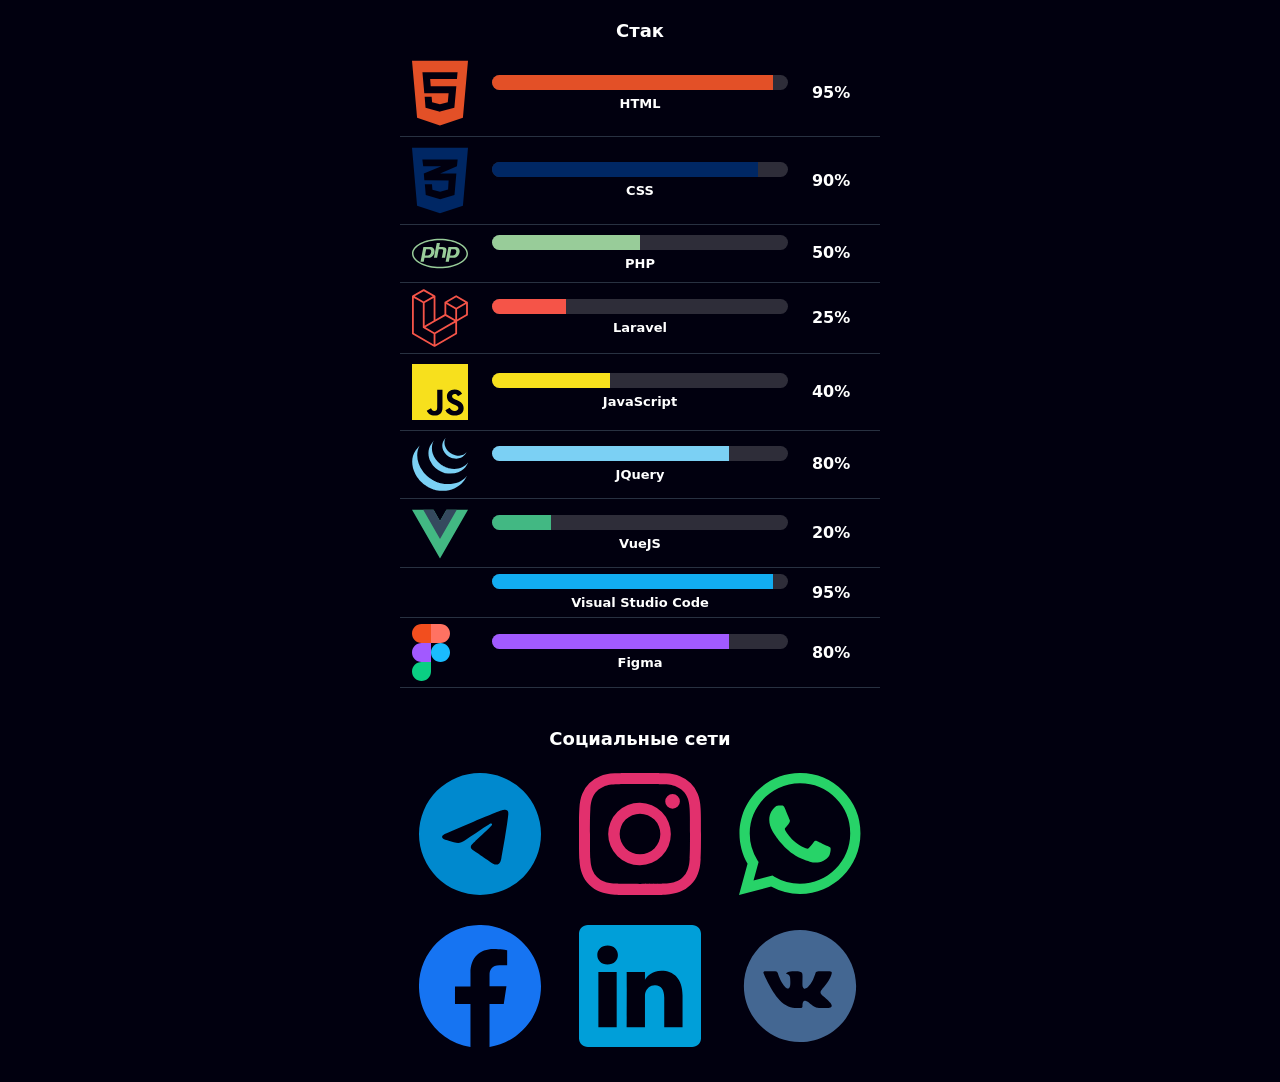
==== index.html @ 9210c55e "stack" ====
<!DOCTYPE html>
<html lang="en">
<head>
  <meta charset="UTF-8">
  <meta http-equiv="X-UA-Compatible" content="IE=edge">
  <meta name="viewport" content="width=device-width, initial-scale=1.0">
  <link href="https://cdn.jsdelivr.net/npm/bootstrap@5.0.2/dist/css/bootstrap.min.css" rel="stylesheet" integrity="sha384-EVSTQN3/azprG1Anm3QDgpJLIm9Nao0Yz1ztcQTwFspd3yD65VohhpuuCOmLASjC" crossorigin="anonymous">
  <link rel="stylesheet" href="style.css">
  <title>Владислав Щукин</title>
</head>
<div>

  <div class="section stack">
    <h2 class="title">Стак</h2>
    <div class="row stack-block">
      <div class="col-2 col-sm-2 col-md-2 col-lg-2 col-xl-2 col-xxl-2">
        <div class="stack-icon">
          <img class="stack-html" src="stack/html5.svg" alt="">
        </div>
      </div>
      <div class="col-8 col-sm-8 col-md-8 col-lg-8 col-xl-8 col-xxl-8">
        <div class="stack-naming">
          <div class="stack-line"><div class="stack-line-in stack-html" style="width: 95%"></div></div>
          <h3>HTML</h3>
        </div>
      </div>
      <div class="col-2 col-sm-2 col-md-2 col-lg-2 col-xl-2 col-xxl-2">
        <div class="stack-percent">
          95%
        </div>
      </div>
    </div>

    <div class="row stack-block">
      <div class="col-2 col-sm-2 col-md-2 col-lg-2 col-xl-2 col-xxl-2">
        <div class="stack-icon">
          <img class="stack-css" src="stack/css3.svg" alt="">
        </div>
      </div>
      <div class="col-8 col-sm-8 col-md-8 col-lg-8 col-xl-8 col-xxl-8">
        <div class="stack-naming">
          <div class="stack-line"><div class="stack-line-in stack-css" style="width: 90%"></div></div>
          <h3>CSS</h3>
        </div>
      </div>
      <div class="col-2 col-sm-2 col-md-2 col-lg-2 col-xl-2 col-xxl-2">
        <div class="stack-percent">
          90%
        </div>
      </div>
    </div>

    <div class="row stack-block">
      <div class="col-2 col-sm-2 col-md-2 col-lg-2 col-xl-2 col-xxl-2">
        <div class="stack-icon">
          <img class="stack-php" src="stack/php.svg" alt="">
        </div>
      </div>
      <div class="col-8 col-sm-8 col-md-8 col-lg-8 col-xl-8 col-xxl-8">
        <div class="stack-naming">
          <div class="stack-line"><div class="stack-line-in stack-php" style="width: 50%"></div></div>
          <h3>PHP</h3>
        </div>
      </div>
      <div class="col-2 col-sm-2 col-md-2 col-lg-2 col-xl-2 col-xxl-2">
        <div class="stack-percent">
          50%
        </div>
      </div>
    </div>

    <div class="row stack-block">
      <div class="col-2 col-sm-2 col-md-2 col-lg-2 col-xl-2 col-xxl-2">
        <div class="stack-icon">
          <img class="stack-laravel" src="stack/laravel.svg" alt="">
        </div>
      </div>
      <div class="col-8 col-sm-8 col-md-8 col-lg-8 col-xl-8 col-xxl-8">
        <div class="stack-naming">
          <div class="stack-line"><div class="stack-line-in stack-laravel" style="width: 25%"></div></div>
          <h3>Laravel</h3>
        </div>
      </div>
      <div class="col-2 col-sm-2 col-md-2 col-lg-2 col-xl-2 col-xxl-2">
        <div class="stack-percent">
          25%
        </div>
      </div>
    </div>

    <div class="row stack-block">
      <div class="col-2 col-sm-2 col-md-2 col-lg-2 col-xl-2 col-xxl-2">
        <div class="stack-icon">
          <img class="stack-js" src="stack/js.svg" alt="">
        </div>
      </div>
      <div class="col-8 col-sm-8 col-md-8 col-lg-8 col-xl-8 col-xxl-8">
        <div class="stack-naming">
          <div class="stack-line"><div class="stack-line-in stack-js" style="width: 40%"></div></div>
          <h3>JavaScript</h3>
        </div>
      </div>
      <div class="col-2 col-sm-2 col-md-2 col-lg-2 col-xl-2 col-xxl-2">
        <div class="stack-percent">
          40%
        </div>
      </div>
    </div>

    <div class="row stack-block">
      <div class="col-2 col-sm-2 col-md-2 col-lg-2 col-xl-2 col-xxl-2">
        <div class="stack-icon">
          <img class="stack-jquery" src="stack/jquery.svg" alt="">
        </div>
      </div>
      <div class="col-8 col-sm-8 col-md-8 col-lg-8 col-xl-8 col-xxl-8">
        <div class="stack-naming">
          <div class="stack-line"><div class="stack-line-in stack-jquery" style="width: 80%"></div></div>
          <h3>JQuery</h3>
        </div>
      </div>
      <div class="col-2 col-sm-2 col-md-2 col-lg-2 col-xl-2 col-xxl-2">
        <div class="stack-percent">
          80%
        </div>
      </div>
    </div>

    <div class="row stack-block">
      <div class="col-2 col-sm-2 col-md-2 col-lg-2 col-xl-2 col-xxl-2">
        <div class="stack-icon">
          <img src="stack/vuejs.svg" alt="">
        </div>
      </div>
      <div class="col-8 col-sm-8 col-md-8 col-lg-8 col-xl-8 col-xxl-8">
        <div class="stack-naming">
          <div class="stack-line"><div class="stack-line-in stack-vuejs" style="width: 20%"></div></div>
          <h3>VueJS</h3>
        </div>
      </div>
      <div class="col-2 col-sm-2 col-md-2 col-lg-2 col-xl-2 col-xxl-2">
        <div class="stack-percent">
          20%
        </div>
      </div>
    </div>

    <div class="row stack-block">
      <div class="col-2 col-sm-2 col-md-2 col-lg-2 col-xl-2 col-xxl-2">
        <div class="stack-icon">
          <img src="stack/vscode.svg" alt="">
        </div>
      </div>
      <div class="col-8 col-sm-8 col-md-8 col-lg-8 col-xl-8 col-xxl-8">
        <div class="stack-naming">
          <div class="stack-line"><div class="stack-line-in stack-vscode" style="width: 95%"></div></div>
          <h3>Visual Studio Code</h3>
        </div>
      </div>
      <div class="col-2 col-sm-2 col-md-2 col-lg-2 col-xl-2 col-xxl-2">
        <div class="stack-percent">
          95%
        </div>
      </div>
    </div>

    <div class="row stack-block">
      <div class="col-2 col-sm-2 col-md-2 col-lg-2 col-xl-2 col-xxl-2">
        <div class="stack-icon">
          <img src="stack/figma.svg" alt="">
        </div>
      </div>
      <div class="col-8 col-sm-8 col-md-8 col-lg-8 col-xl-8 col-xxl-8">
        <div class="stack-naming">
          <div class="stack-line"><div class="stack-line-in stack-figma" style="width: 80%"></div></div>
          <h3>Figma</h3>
        </div>
      </div>
      <div class="col-2 col-sm-2 col-md-2 col-lg-2 col-xl-2 col-xxl-2">
        <div class="stack-percent">
          80%
        </div>
      </div>
    </div>
  </div>

  <div class="section social">
    <h2 class="title">Социальные сети</h2>
    <div class="row">
      <div class="col-4 col-sm-4 col-md-4 col-lg-4 col-xl-4 col-xxl-4">
        <a href="https://telegram.me/vladobradley" class="social-block">
          <img class="social-telegram" src="social/telegram.svg" alt="">
        </a>
      </div>
      <div class="col-4 col-sm-4 col-md-4 col-lg-4 col-xl-4 col-xxl-4">
        <a href="https://www.instagram.com/vladobradley/" class="social-block">
          <img class="social-instagram" src="social/instagram.svg" alt="">
        </a>
      </div>
      <div class="col-4 col-sm-4 col-md-4 col-lg-4 col-xl-4 col-xxl-4">
        <a href="https://wa.me/+996559612888" class="social-block">
          <img class="social-whatsapp" src="social/whatsapp.svg" alt="">
        </a>
      </div>
      <div class="col-4 col-sm-4 col-md-4 col-lg-4 col-xl-4 col-xxl-4">
        <a href="https://www.facebook.com/VladSchukinKG" class="social-block">
          <img class="social-facebook" src="social/facebook.svg" alt="">
        </a>
      </div>
      <div class="col-4 col-sm-4 col-md-4 col-lg-4 col-xl-4 col-xxl-4">
        <a href="https://kg.linkedin.com/in/%D0%B2%D0%BB%D0%B0%D0%B4%D0%B8%D1%81%D0%BB%D0%B0%D0%B2-%D1%89%D1%83%D0%BA%D0%B8%D0%BD-144902232?trk=people-guest_people_search-card" class="social-block">
          <img class="social-linkedin" src="social/linkedin.svg" alt="">
        </a>
      </div>
      <div class="col-4 col-sm-4 col-md-4 col-lg-4 col-xl-4 col-xxl-4">
        <a href="https://vk.com/vladobradley" class="social-block">
          <img class="social-vkontakte" src="social/vkontakte.svg" alt="">
        </a>
      </div>
    </div>
  </div>


  <script src="https://cdn.jsdelivr.net/npm/@popperjs/core@2.9.2/dist/umd/popper.min.js" integrity="sha384-IQsoLXl5PILFhosVNubq5LC7Qb9DXgDA9i+tQ8Zj3iwWAwPtgFTxbJ8NT4GN1R8p" crossorigin="anonymous"></script>
  <script src="https://cdn.jsdelivr.net/npm/bootstrap@5.0.2/dist/js/bootstrap.min.js" integrity="sha384-cVKIPhGWiC2Al4u+LWgxfKTRIcfu0JTxR+EQDz/bgldoEyl4H0zUF0QKbrJ0EcQF" crossorigin="anonymous"></script>
</body>
</html>
---- style.css ----
body {
  margin: 0;
  padding: 0;

  background: rgb(1, 0, 15);
}

*, *:before, *:after {
  box-sizing: border-box;
}

.section {
  margin: 0 auto;
  max-width: 500px;

  padding: 20px 10px;
}

.social-block {
  display: flex;
  align-items: center;
  justify-content: center;
  margin: 15px 0;
}

.social-block img {
  width: 90%;
}

.social-telegram {
  filter: invert(35%) sepia(91%) saturate(828%) hue-rotate(166deg) brightness(100%) contrast(107%);
}

.social-vkontakte {
  filter: invert(42%) sepia(7%) saturate(3173%) hue-rotate(173deg) brightness(87%) contrast(88%);
}

.social-facebook {
  filter: invert(42%) sepia(98%) saturate(5077%) hue-rotate(208deg) brightness(104%) contrast(90%);
}

.social-instagram {
  filter: invert(33%) sepia(52%) saturate(5192%) hue-rotate(322deg) brightness(92%) contrast(92%);
}

.social-linkedin {
  filter: invert(41%) sepia(59%) saturate(2612%) hue-rotate(168deg) brightness(99%) contrast(101%);
}

.social-whatsapp {
  filter: invert(81%) sepia(57%) saturate(2710%) hue-rotate(82deg) brightness(94%) contrast(75%);
}

.title {
  font-weight: bold;
  text-align: center;
  font-size: 18px;
  color: white;
}

.row {
  width: 100%;
  align-items: center;
  justify-content: center;

  margin: 0 auto;
}

.stack-html {
  filter: invert(36%) sepia(92%) saturate(3892%) hue-rotate(355deg) brightness(101%) contrast(78%);
}

.stack-icon img {
  height: 100%;
  max-width: 100%;
}

.stack-block {
  border-bottom: 1px solid rgba(173, 216, 230, 0.226);
  padding: 6px 0;
}

.stack-naming {
  display: flex;
  flex-direction: column;
  align-items: center;
  justify-content: center;
}

.stack-naming h3 {
  font-size: 13px;
  color: white;
  font-weight: bold;
  margin: 0;
  margin-top: 6px;
}

.stack-line {
  background-color: rgba(255, 255, 255, 0.178);
  width: 100%;
  height: 15px;
  border-radius: 10px;
  position: relative;
  overflow: hidden;
}

.stack-line-in {
  position: absolute;
  height: 100%;
  top: 0;
  left: 0;
  background-color: #000;
}

.stack-percent {
  font-weight: bold;
  font-size: 16px;
  color: white;
}

.stack-css {
  filter: invert(10%) sepia(74%) saturate(3475%) hue-rotate(212deg) brightness(86%) contrast(101%);
}

.stack-php {
  filter: invert(88%) sepia(12%) saturate(874%) hue-rotate(68deg) brightness(87%) contrast(87%);
}

.stack-js {
  filter: invert(85%) sepia(94%) saturate(1637%) hue-rotate(339deg) brightness(101%) contrast(94%);
}

.stack-jquery {
  filter: invert(82%) sepia(24%) saturate(1468%) hue-rotate(169deg) brightness(101%) contrast(91%);
}

.stack-laravel {
  filter: invert(58%) sepia(55%) saturate(6361%) hue-rotate(334deg) brightness(99%) contrast(94%);
}

.stack-vuejs {
  filter: invert(64%) sepia(29%) saturate(805%) hue-rotate(101deg) brightness(92%) contrast(85%);
}

.stack-figma {
  filter: invert(43%) sepia(24%) saturate(6794%) hue-rotate(240deg) brightness(100%) contrast(106%);
}

.stack-vscode {
  filter: invert(68%) sepia(48%) saturate(5719%) hue-rotate(166deg) brightness(98%) contrast(93%);
}
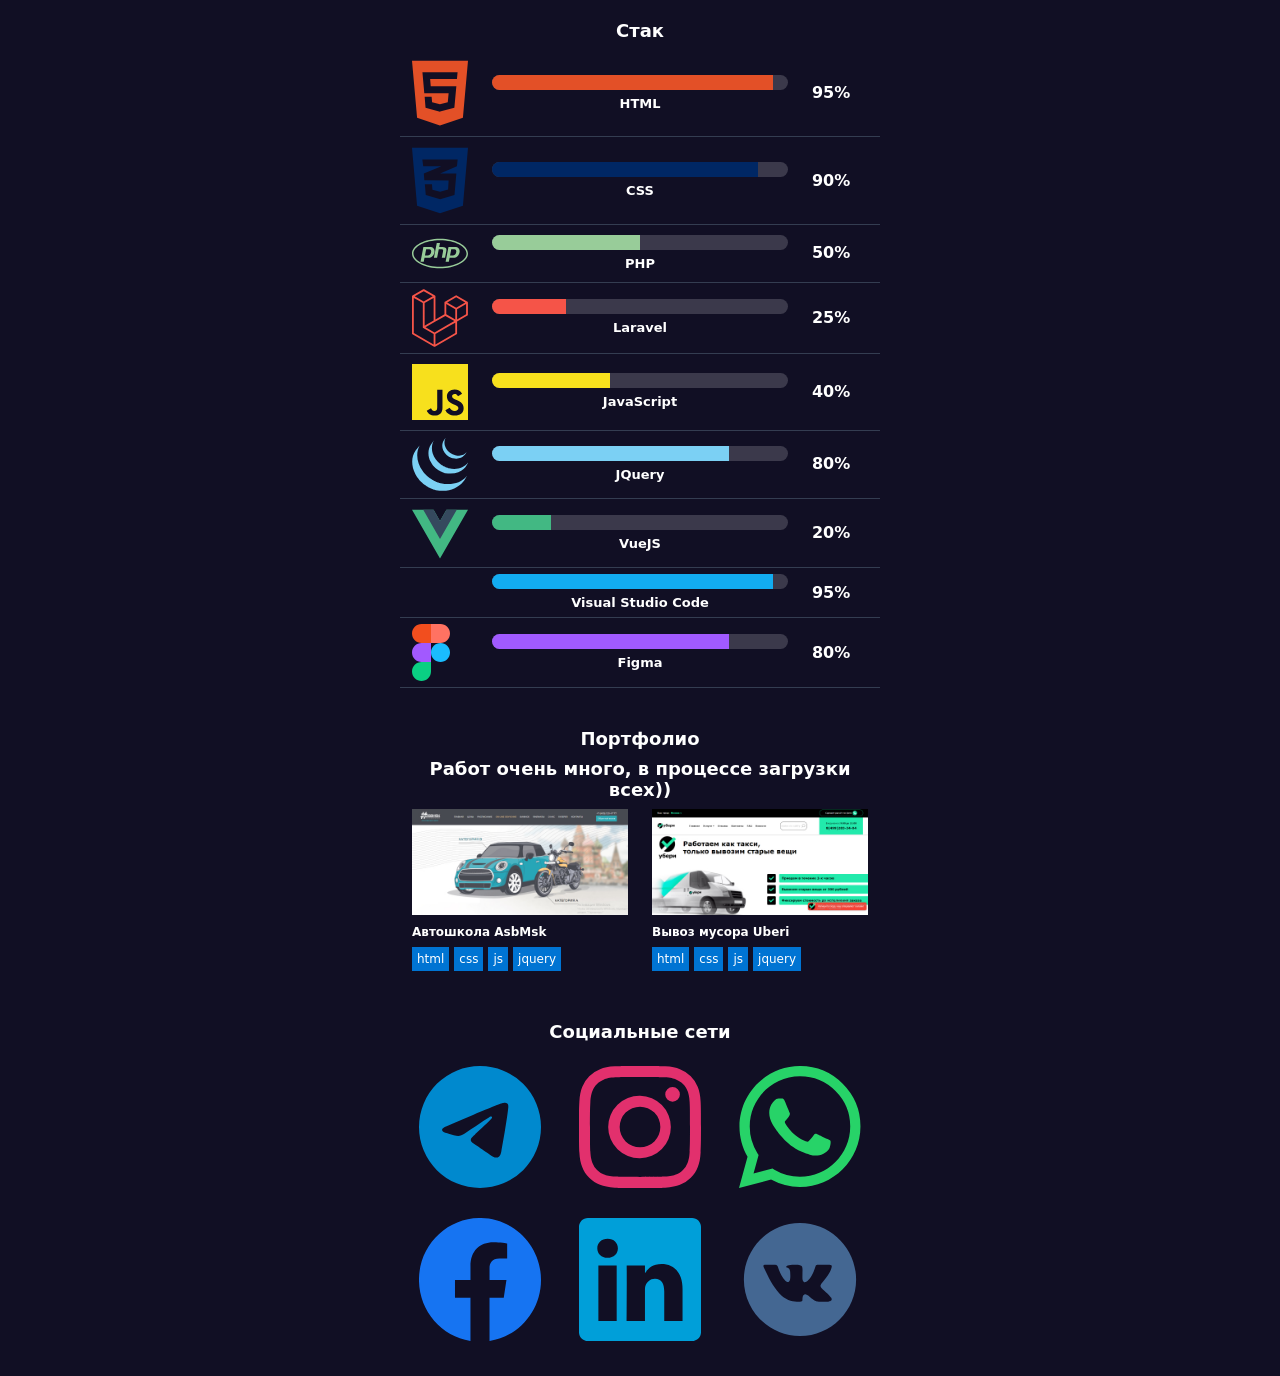
==== commit e08c818d: "portfolio v1" ====
--- a/index.html
+++ b/index.html
@@ -184,6 +184,37 @@
     </div>
   </div>
 
+  <div class="section portfolio">
+    <h2 class="title">Портфолио</h2>
+    <h2 class="title">Работ очень много, в процессе загрузки всех))</h2>
+    <div class="row">
+      <div class="col-6 col-sm-6 col-md-66 col-lg-6 col-xl-6 col-xxl-6">
+        <a class="portfolio-block" href="https://asbmsk.ru/">
+          <img src="portfolio/asb.jpg" alt="">
+          <h4>Автошкола AsbMsk</h4>
+          <div class="portofolio-tech">
+            <span>html</span>
+            <span>css</span>
+            <span>js</span>
+            <span>jquery</span>
+          </div>
+        </a>
+      </div>
+      <div class="col-6 col-sm-6 col-md-66 col-lg-6 col-xl-6 col-xxl-6">
+        <a class="portfolio-block" href="https://uberi.pro/">
+          <img src="portfolio/uberi.jpg" alt="">
+          <h4>Вывоз мусора Uberi</h4>
+          <div class="portofolio-tech">
+            <span>html</span>
+            <span>css</span>
+            <span>js</span>
+            <span>jquery</span>
+          </div>
+        </a>
+      </div>
+    </div>
+  </div>
+
   <div class="section social">
     <h2 class="title">Социальные сети</h2>
     <div class="row">
--- a/style.css
+++ b/style.css
@@ -2,7 +2,7 @@
   margin: 0;
   padding: 0;
 
-  background: rgb(1, 0, 15);
+  background: rgb(17, 15, 36);
 }
 
 *, *:before, *:after {
@@ -148,4 +148,38 @@
 
 .stack-vscode {
   filter: invert(68%) sepia(48%) saturate(5719%) hue-rotate(166deg) brightness(98%) contrast(93%);
+}
+
+.portfolio-block {
+  display: flex;
+  flex-direction: column;
+  text-decoration: none;
+  margin-bottom: 10px;
+}
+
+.portfolio-block img {
+  width: 100%;
+  margin-bottom: 10px;
+}
+
+.portfolio-block h4 {
+  font-size: 12px;
+  color: white;
+  font-weight: bold;
+}
+
+.portofolio-tech {
+  display: flex;
+  flex-wrap: wrap;
+}
+
+.portofolio-tech span {
+  display: flex;
+  align-items: center;
+  justify-content: center;
+  padding: 3px 5px;
+  font-size: 12px;
+  background-color: rgb(0, 116, 211);
+  color: white;
+  margin-right: 5px;
 }
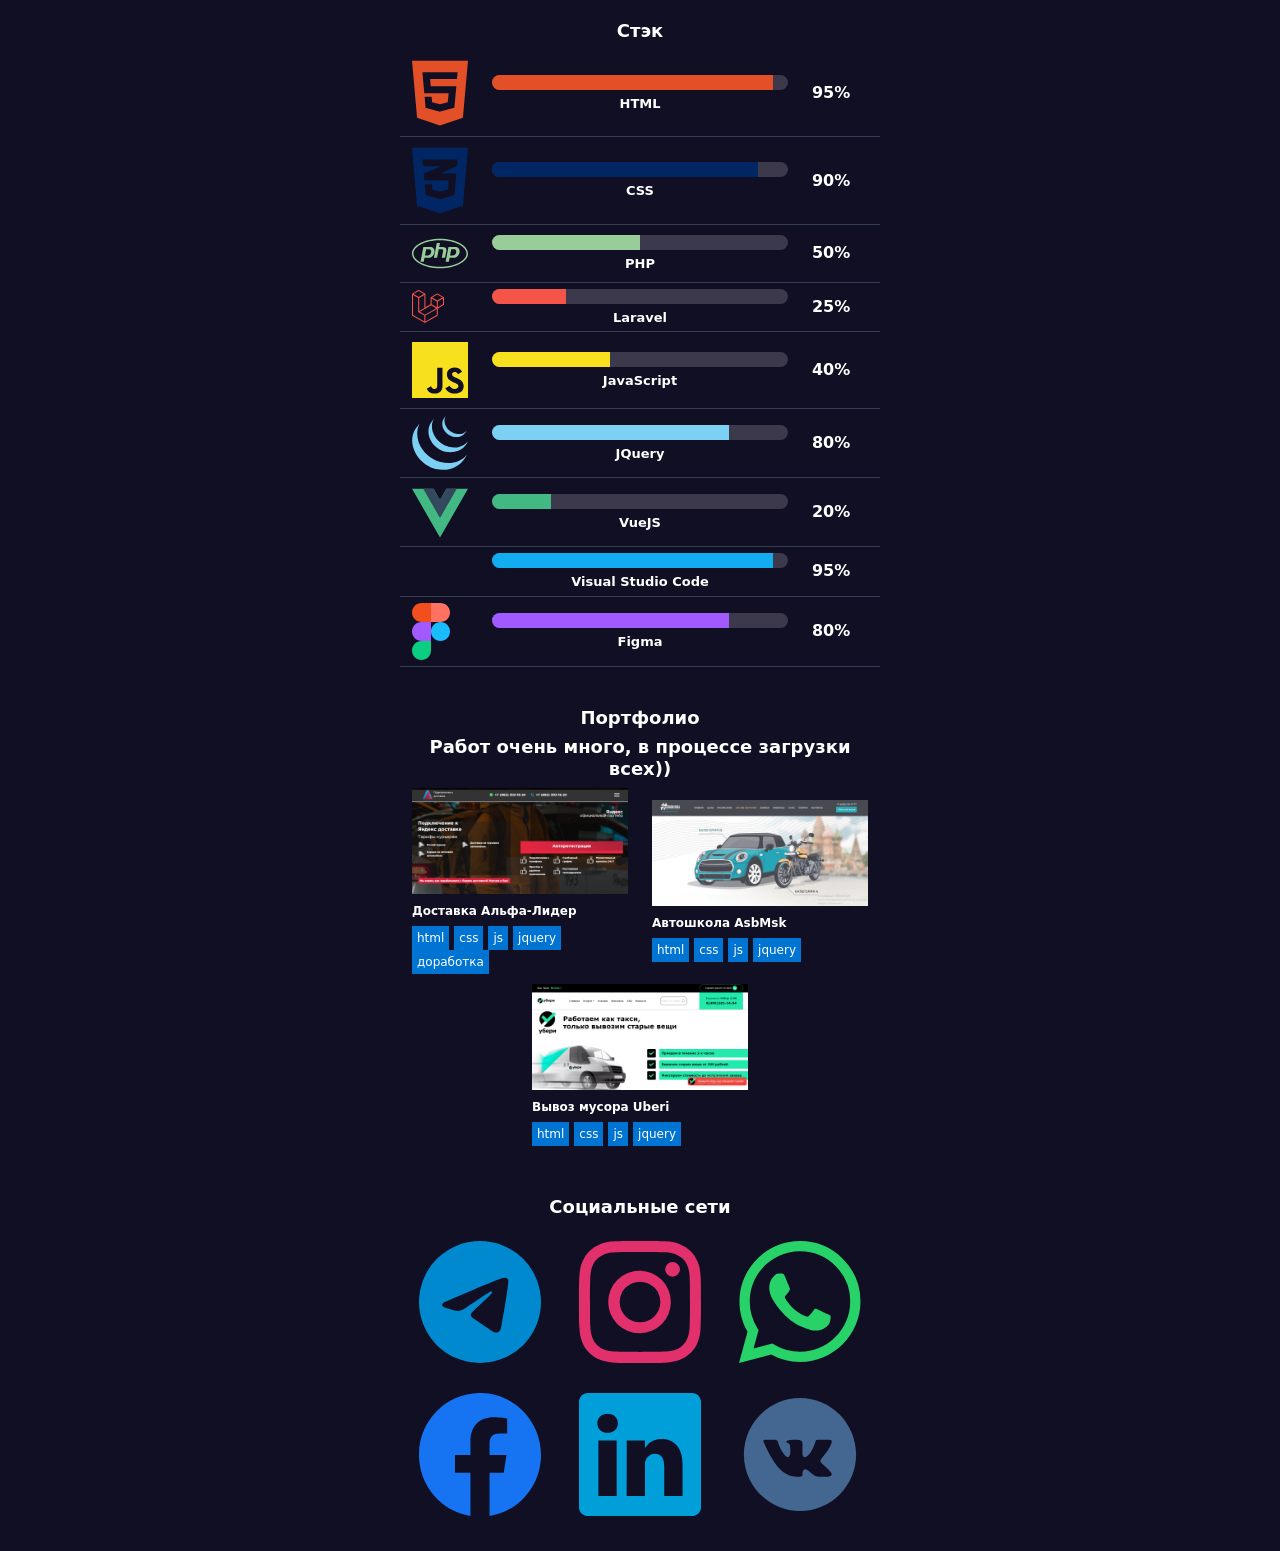
==== commit 5acc00c1: "Добавил в портфолио alfa-cars.ru" ====
--- a/index.html
+++ b/index.html
@@ -11,7 +11,7 @@
 <div>
 
   <div class="section stack">
-    <h2 class="title">Стак</h2>
+    <h2 class="title">Стэк</h2>
     <div class="row stack-block">
       <div class="col-2 col-sm-2 col-md-2 col-lg-2 col-xl-2 col-xxl-2">
         <div class="stack-icon">
@@ -188,6 +188,19 @@
     <h2 class="title">Портфолио</h2>
     <h2 class="title">Работ очень много, в процессе загрузки всех))</h2>
     <div class="row">
+      <div class="col-6 col-sm-6 col-md-66 col-lg-6 col-xl-6 col-xxl-6">
+        <a class="portfolio-block" href="http://alfa-cars.ru/">
+          <img src="portfolio/alfa-cars.jpg" alt="">
+          <h4>Доставка Альфа-Лидер</h4>
+          <div class="portofolio-tech">
+            <span>html</span>
+            <span>css</span>
+            <span>js</span>
+            <span>jquery</span>
+            <span>доработка</span>
+          </div>
+        </a>
+      </div>
       <div class="col-6 col-sm-6 col-md-66 col-lg-6 col-xl-6 col-xxl-6">
         <a class="portfolio-block" href="https://asbmsk.ru/">
           <img src="portfolio/asb.jpg" alt="">
--- a/style.css
+++ b/style.css
@@ -1,4 +1,4 @@
-body {
+body,html {
   margin: 0;
   padding: 0;
 
@@ -72,6 +72,7 @@
 
 .stack-icon img {
   height: 100%;
+  max-height: 100%;
   max-width: 100%;
 }
 
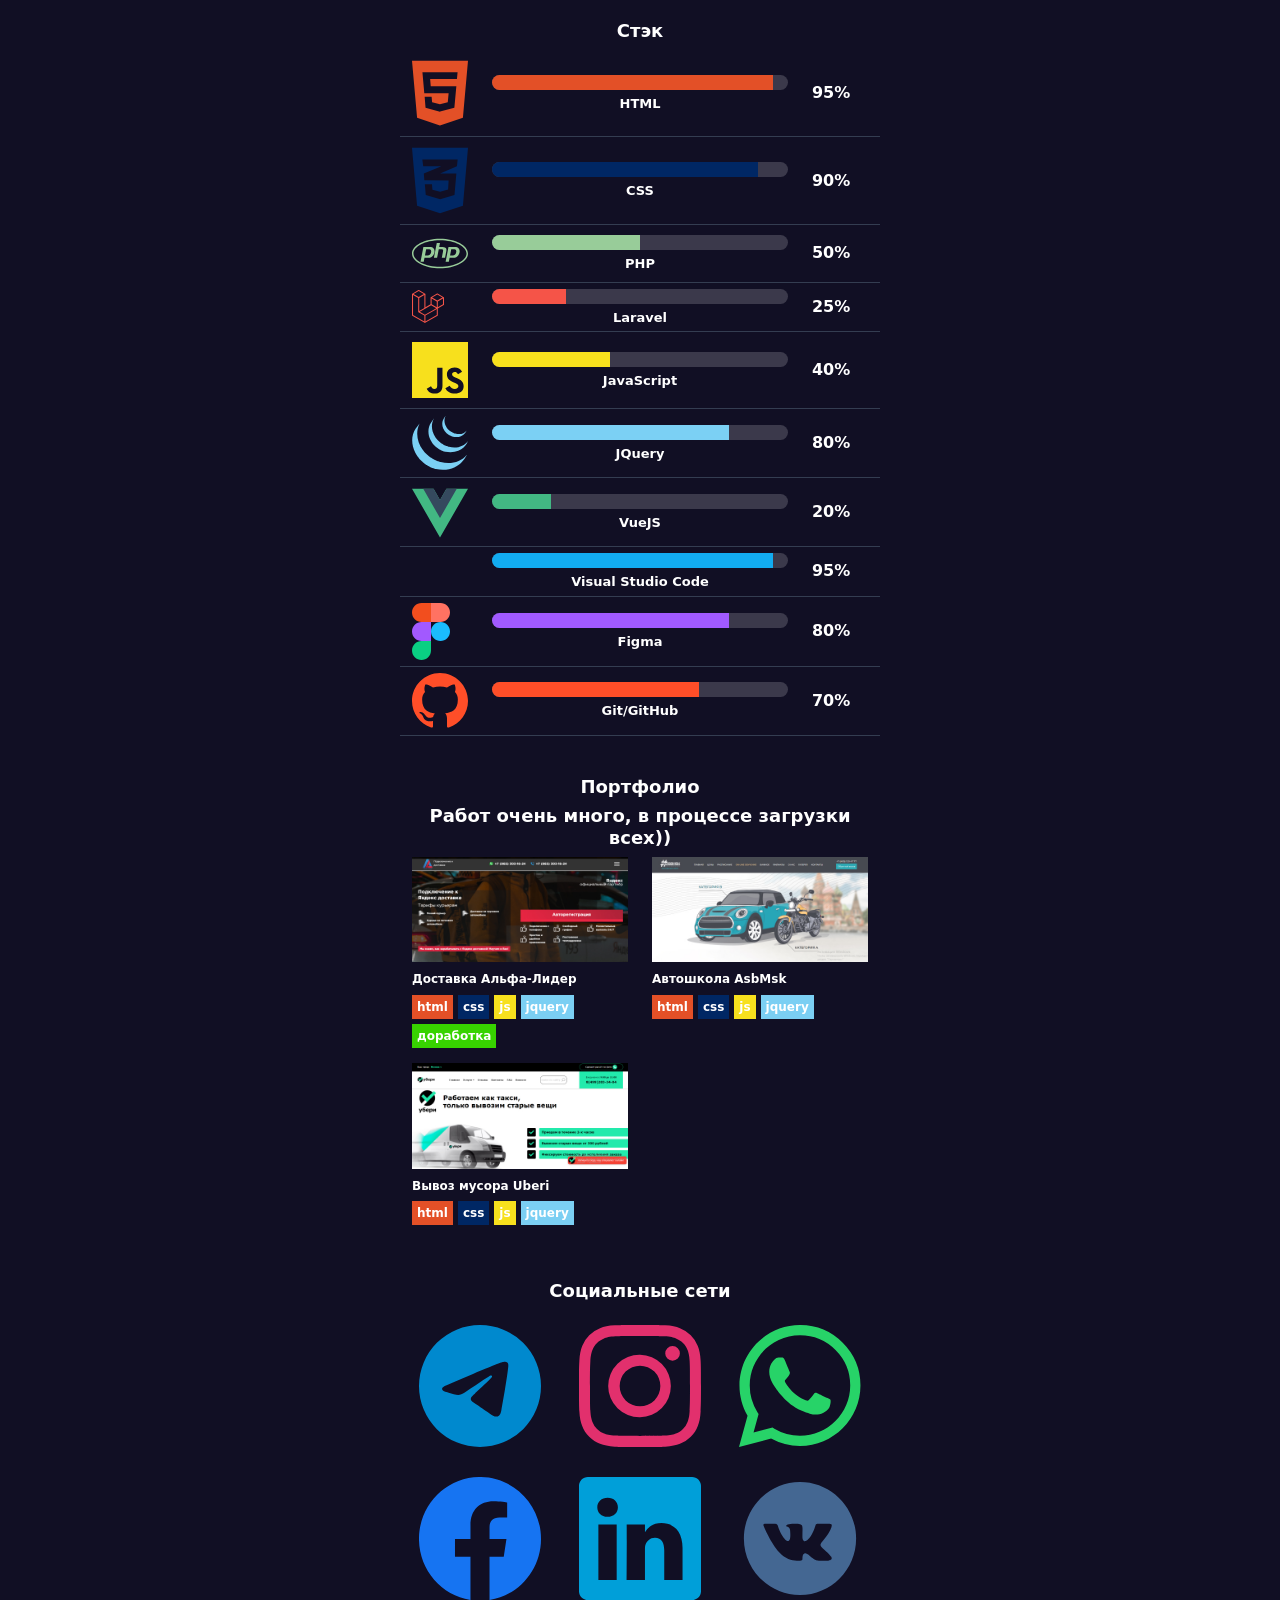
==== commit a2cd838d: "add color stack and add github" ====
--- a/index.html
+++ b/index.html
@@ -182,46 +182,68 @@
         </div>
       </div>
     </div>
+
+    <div class="row stack-block">
+      <div class="col-2 col-sm-2 col-md-2 col-lg-2 col-xl-2 col-xxl-2">
+        <div class="stack-icon stack-github">
+          <img src="stack/git.svg" alt="">
+        </div>
+      </div>
+      <div class="col-8 col-sm-8 col-md-8 col-lg-8 col-xl-8 col-xxl-8">
+        <div class="stack-naming">
+          <div class="stack-line"><div class="stack-line-in stack-github" style="width: 70%"></div></div>
+          <h3>Git/GitHub</h3>
+        </div>
+      </div>
+      <div class="col-2 col-sm-2 col-md-2 col-lg-2 col-xl-2 col-xxl-2">
+        <div class="stack-percent">
+          70%
+        </div>
+      </div>
+    </div>
   </div>
 
   <div class="section portfolio">
     <h2 class="title">Портфолио</h2>
     <h2 class="title">Работ очень много, в процессе загрузки всех))</h2>
-    <div class="row">
+    <div class="row d-flex align-items-start justify-content-start">
       <div class="col-6 col-sm-6 col-md-66 col-lg-6 col-xl-6 col-xxl-6">
-        <a class="portfolio-block" href="http://alfa-cars.ru/">
+        <a class="portfolio-block" href="http://alfa-cars.ru/" target="_blank
+        ">
           <img src="portfolio/alfa-cars.jpg" alt="">
           <h4>Доставка Альфа-Лидер</h4>
           <div class="portofolio-tech">
-            <span>html</span>
-            <span>css</span>
-            <span>js</span>
-            <span>jquery</span>
-            <span>доработка</span>
+            <span class="color-html">html</span>
+            <span class="color-css">css</span>
+            <span class="color-js">js</span>
+            <span class="color-jquery">jquery</span>
+            <span class="color-update">доработка</span>
           </div>
         </a>
       </div>
       <div class="col-6 col-sm-6 col-md-66 col-lg-6 col-xl-6 col-xxl-6">
-        <a class="portfolio-block" href="https://asbmsk.ru/">
+        <a class="portfolio-block" href="https://asbmsk.ru/" target="_blank
+        ">
           <img src="portfolio/asb.jpg" alt="">
           <h4>Автошкола AsbMsk</h4>
           <div class="portofolio-tech">
-            <span>html</span>
-            <span>css</span>
-            <span>js</span>
-            <span>jquery</span>
+            <span class="color-html">html</span>
+            <span class="color-css">css</span>
+            <span class="color-js">js</span>
+            <span class="color-jquery">jquery</span>
           </div>
         </a>
       </div>
       <div class="col-6 col-sm-6 col-md-66 col-lg-6 col-xl-6 col-xxl-6">
-        <a class="portfolio-block" href="https://uberi.pro/">
+        <a class="portfolio-block" href="https://uberi.pro/" target="_blank
+        ">
           <img src="portfolio/uberi.jpg" alt="">
           <h4>Вывоз мусора Uberi</h4>
           <div class="portofolio-tech">
-            <span>html</span>
-            <span>css</span>
-            <span>js</span>
-            <span>jquery</span>
+            <span class="color-html">html</span>
+            <span class="color-css">css</span>
+            <span class="color-js">js</span>
+            <span class="color-jquery">jquery</span>
           </div>
         </a>
       </div>
--- a/style.css
+++ b/style.css
@@ -151,6 +151,10 @@
   filter: invert(68%) sepia(48%) saturate(5719%) hue-rotate(166deg) brightness(98%) contrast(93%);
 }
 
+.stack-github {
+  filter: invert(53%) sepia(72%) saturate(5947%) hue-rotate(345deg) brightness(111%) contrast(106%);
+}
+
 .portfolio-block {
   display: flex;
   flex-direction: column;
@@ -180,7 +184,41 @@
   justify-content: center;
   padding: 3px 5px;
   font-size: 12px;
-  background-color: rgb(0, 116, 211);
+  background-color: #000;
   color: white;
   margin-right: 5px;
+  margin-bottom: 5px;
+  font-weight: bold;
+}
+
+.color-html {
+  background-color: #E35027 !important;
+}
+
+.color-css {
+  background-color: #002764 !important;
+}
+
+.color-js {
+  background-color: #F7E01D !important;
+}
+
+.color-vue {
+  background-color: #42B883 !important;
+}
+
+.color-php {
+  background-color: #98CC99 !important;
+}
+
+.color-laravel {
+  background-color: #F55448 !important;
+}
+
+.color-jquery {
+  background-color: #7BCFF3 !important;
+}
+
+.color-update {
+  background-color: #37D300 !important;
 }
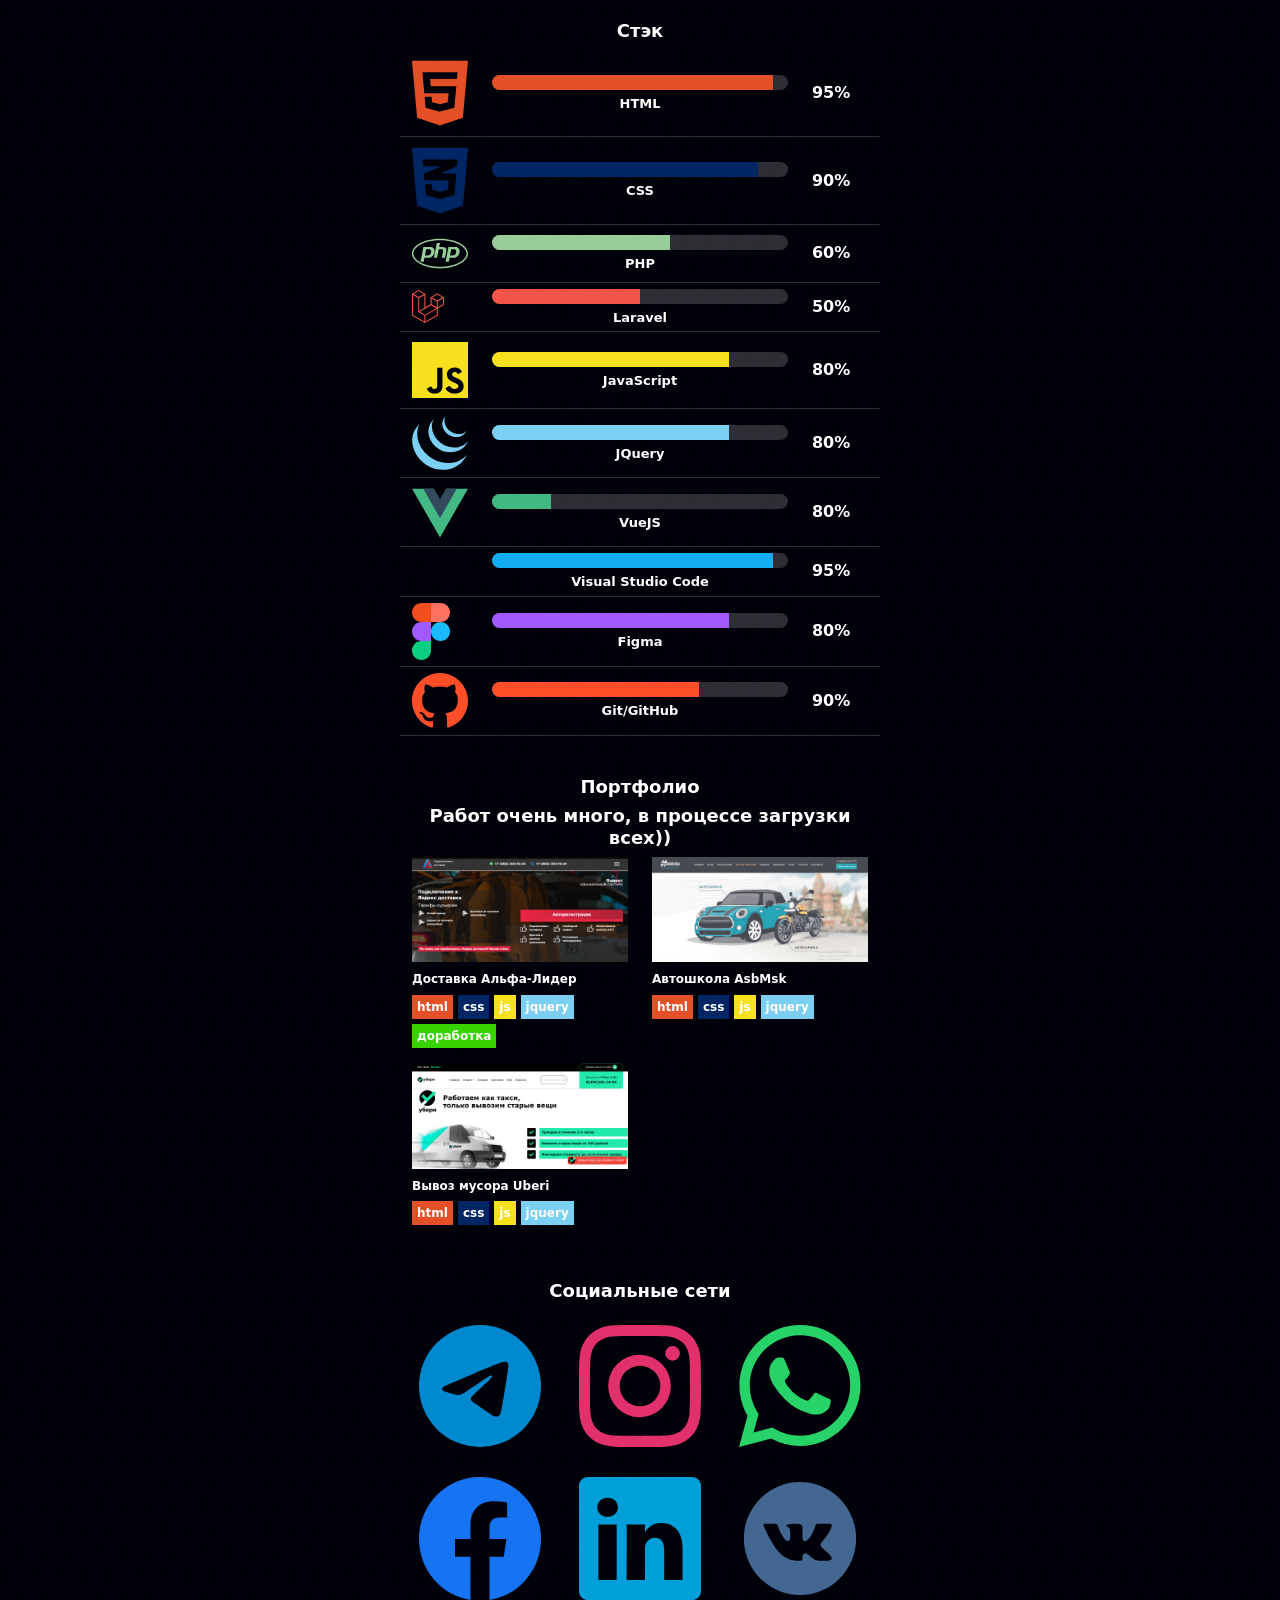
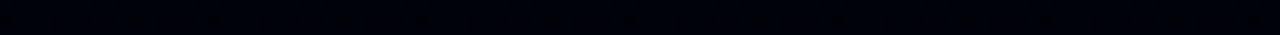
==== commit 6d793412: "stack upgrade" ====
--- a/index.html
+++ b/index.html
@@ -58,12 +58,31 @@
       </div>
       <div class="col-8 col-sm-8 col-md-8 col-lg-8 col-xl-8 col-xxl-8">
         <div class="stack-naming">
-          <div class="stack-line"><div class="stack-line-in stack-php" style="width: 50%"></div></div>
+          <div class="stack-line"><div class="stack-line-in stack-php" style="width: 60%"></div></div>
           <h3>PHP</h3>
         </div>
       </div>
       <div class="col-2 col-sm-2 col-md-2 col-lg-2 col-xl-2 col-xxl-2">
         <div class="stack-percent">
+          60%
+        </div>
+      </div>
+    </div>
+
+    <div class="row stack-block">
+      <div class="col-2 col-sm-2 col-md-2 col-lg-2 col-xl-2 col-xxl-2">
+        <div class="stack-icon">
+          <img class="stack-laravel" src="stack/laravel.svg" alt="">
+        </div>
+      </div>
+      <div class="col-8 col-sm-8 col-md-8 col-lg-8 col-xl-8 col-xxl-8">
+        <div class="stack-naming">
+          <div class="stack-line"><div class="stack-line-in stack-laravel" style="width: 50%"></div></div>
+          <h3>Laravel</h3>
+        </div>
+      </div>
+      <div class="col-2 col-sm-2 col-md-2 col-lg-2 col-xl-2 col-xxl-2">
+        <div class="stack-percent">
           50%
         </div>
       </div>
@@ -72,37 +91,18 @@
     <div class="row stack-block">
       <div class="col-2 col-sm-2 col-md-2 col-lg-2 col-xl-2 col-xxl-2">
         <div class="stack-icon">
-          <img class="stack-laravel" src="stack/laravel.svg" alt="">
-        </div>
-      </div>
-      <div class="col-8 col-sm-8 col-md-8 col-lg-8 col-xl-8 col-xxl-8">
-        <div class="stack-naming">
-          <div class="stack-line"><div class="stack-line-in stack-laravel" style="width: 25%"></div></div>
-          <h3>Laravel</h3>
-        </div>
-      </div>
-      <div class="col-2 col-sm-2 col-md-2 col-lg-2 col-xl-2 col-xxl-2">
-        <div class="stack-percent">
-          25%
-        </div>
-      </div>
-    </div>
-
-    <div class="row stack-block">
-      <div class="col-2 col-sm-2 col-md-2 col-lg-2 col-xl-2 col-xxl-2">
-        <div class="stack-icon">
           <img class="stack-js" src="stack/js.svg" alt="">
         </div>
       </div>
       <div class="col-8 col-sm-8 col-md-8 col-lg-8 col-xl-8 col-xxl-8">
         <div class="stack-naming">
-          <div class="stack-line"><div class="stack-line-in stack-js" style="width: 40%"></div></div>
+          <div class="stack-line"><div class="stack-line-in stack-js" style="width: 80%"></div></div>
           <h3>JavaScript</h3>
         </div>
       </div>
       <div class="col-2 col-sm-2 col-md-2 col-lg-2 col-xl-2 col-xxl-2">
         <div class="stack-percent">
-          40%
+          80%
         </div>
       </div>
     </div>
@@ -140,7 +140,7 @@
       </div>
       <div class="col-2 col-sm-2 col-md-2 col-lg-2 col-xl-2 col-xxl-2">
         <div class="stack-percent">
-          20%
+          80%
         </div>
       </div>
     </div>
@@ -197,7 +197,7 @@
       </div>
       <div class="col-2 col-sm-2 col-md-2 col-lg-2 col-xl-2 col-xxl-2">
         <div class="stack-percent">
-          70%
+          90%
         </div>
       </div>
     </div>
--- a/style.css
+++ b/style.css
@@ -2,7 +2,10 @@
   margin: 0;
   padding: 0;
 
-  background: rgb(17, 15, 36);
+  background-color: #000108;
+  background-image:  linear-gradient(30deg, #01010c 12%, transparent 12.5%, transparent 87%, #01010c 87.5%, #01010c), linear-gradient(150deg, #01010c 12%, transparent 12.5%, transparent 87%, #01010c 87.5%, #01010c), linear-gradient(30deg, #01010c 12%, transparent 12.5%, transparent 87%, #01010c 87.5%, #01010c), linear-gradient(150deg, #01010c 12%, transparent 12.5%, transparent 87%, #01010c 87.5%, #01010c), linear-gradient(60deg, #01010c77 25%, transparent 25.5%, transparent 75%, #01010c77 75%, #01010c77), linear-gradient(60deg, #01010c77 25%, transparent 25.5%, transparent 75%, #01010c77 75%, #01010c77);
+  background-size: 26px 46px;
+  background-position: 0 0, 0 0, 13px 23px, 13px 23px, 0 0, 13px 23px;
 }
 
 *, *:before, *:after {
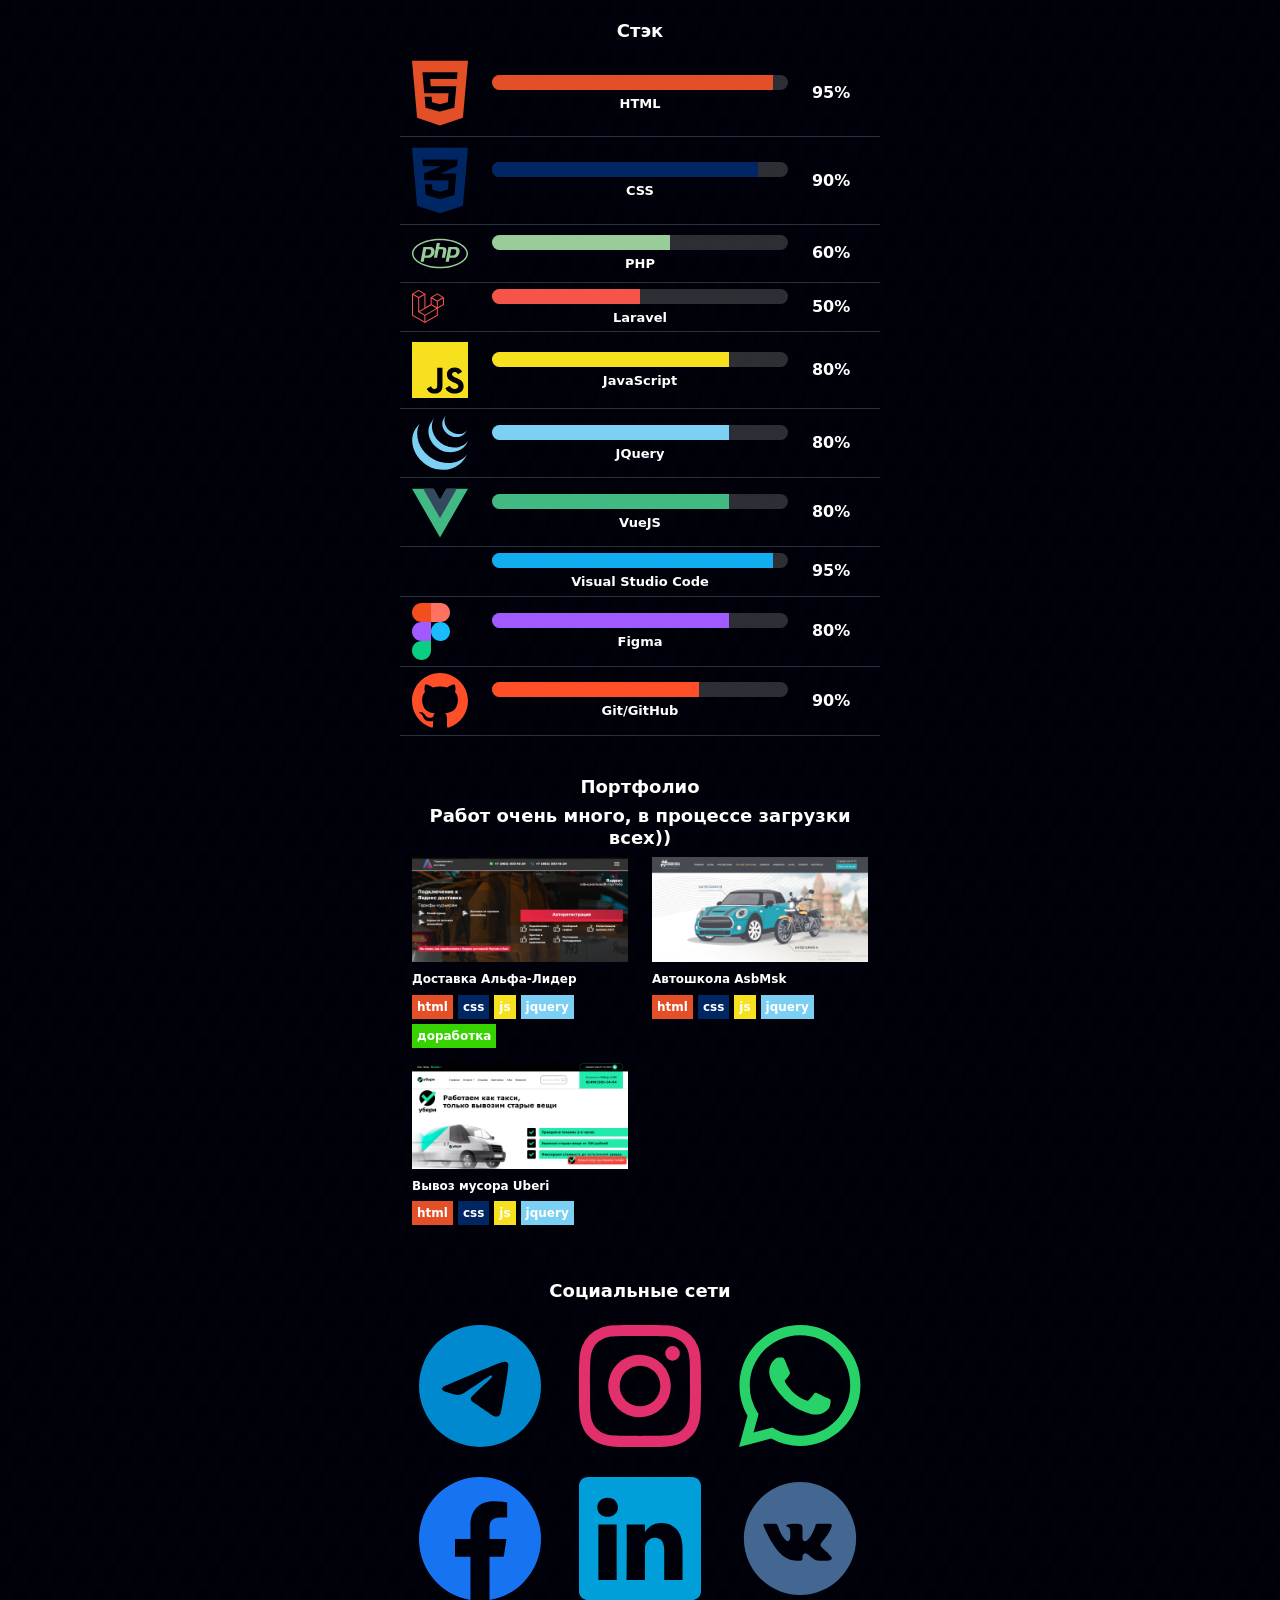
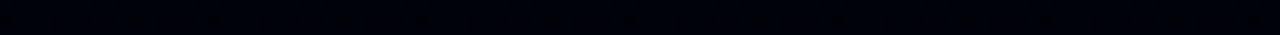
==== commit 6973edb9: "vue update" ====
--- a/index.html
+++ b/index.html
@@ -134,7 +134,7 @@
       </div>
       <div class="col-8 col-sm-8 col-md-8 col-lg-8 col-xl-8 col-xxl-8">
         <div class="stack-naming">
-          <div class="stack-line"><div class="stack-line-in stack-vuejs" style="width: 20%"></div></div>
+          <div class="stack-line"><div class="stack-line-in stack-vuejs" style="width: 80%"></div></div>
           <h3>VueJS</h3>
         </div>
       </div>
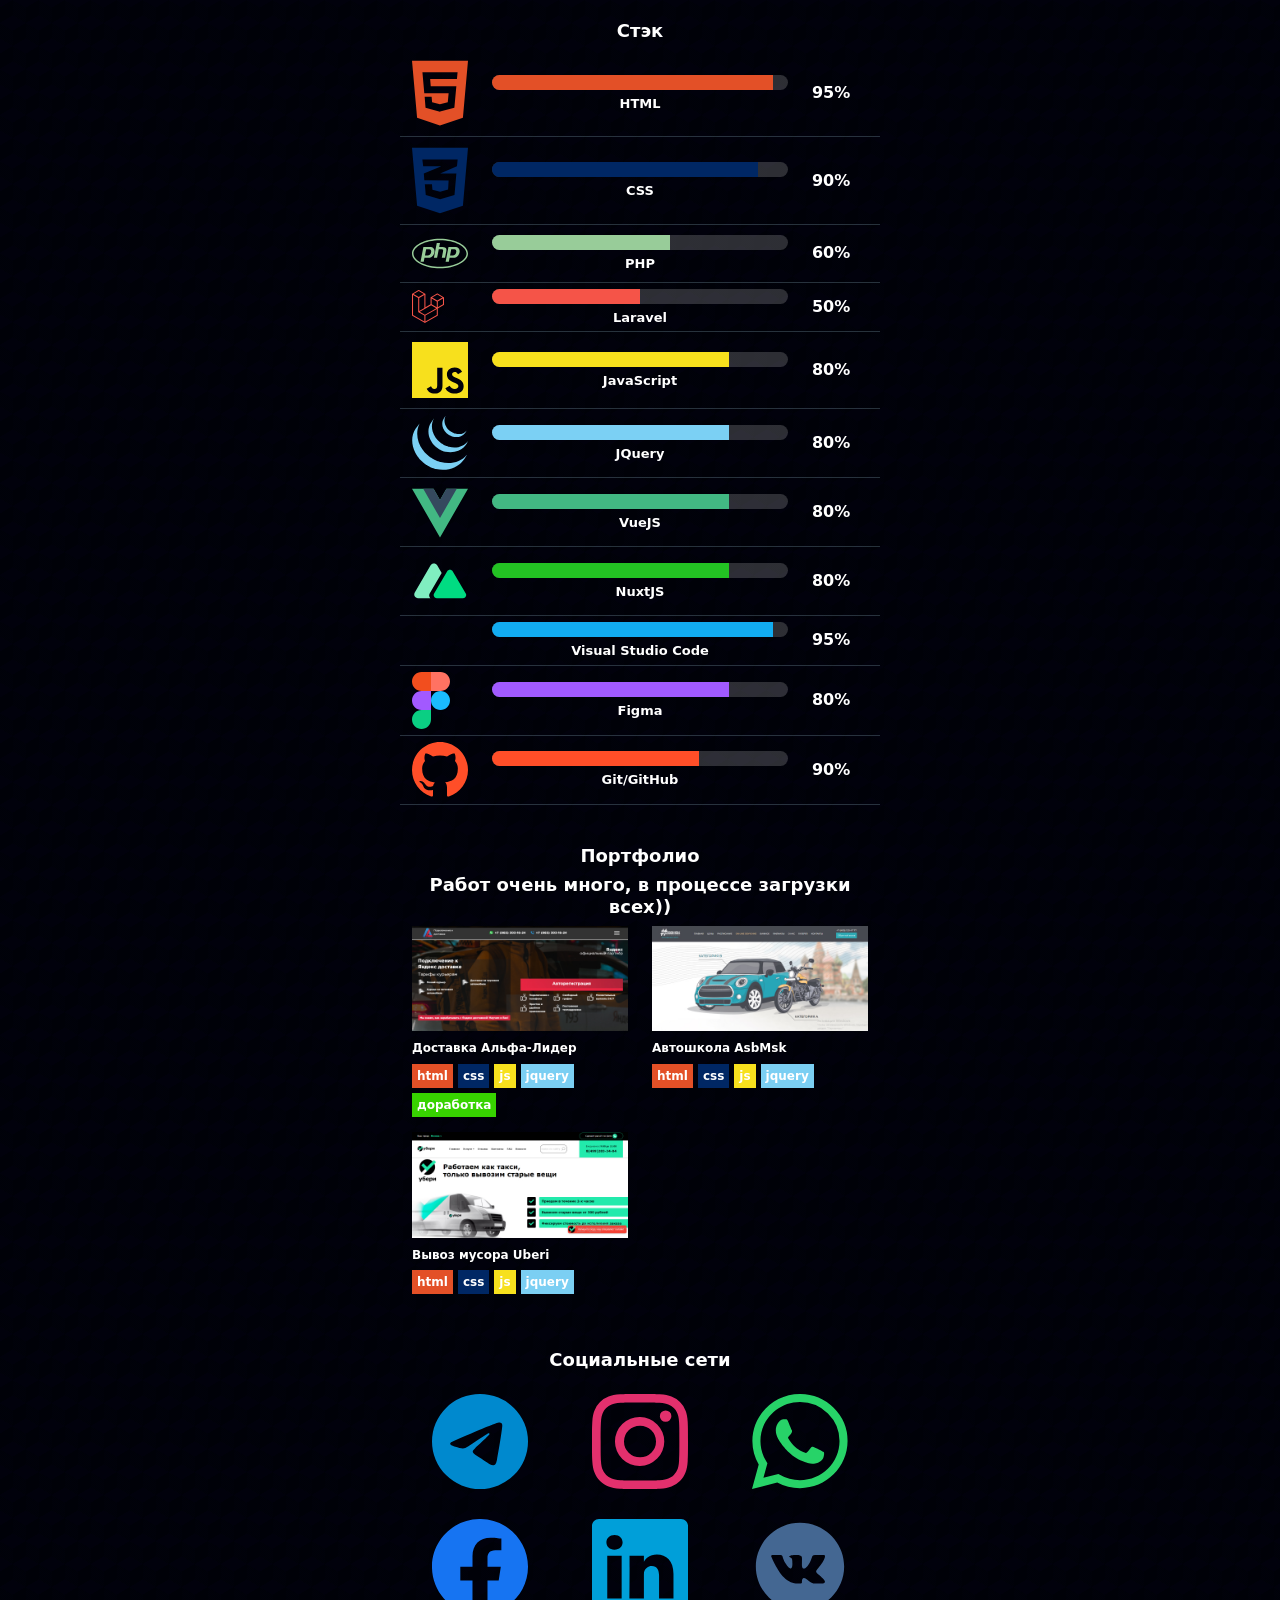
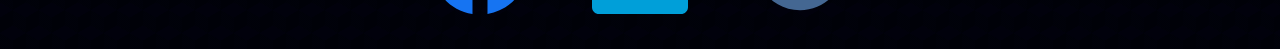
==== commit bf0c6c81: "add NUXT" ====
--- a/index.html
+++ b/index.html
@@ -136,6 +136,25 @@
         <div class="stack-naming">
           <div class="stack-line"><div class="stack-line-in stack-vuejs" style="width: 80%"></div></div>
           <h3>VueJS</h3>
+        </div>
+      </div>
+      <div class="col-2 col-sm-2 col-md-2 col-lg-2 col-xl-2 col-xxl-2">
+        <div class="stack-percent">
+          80%
+        </div>
+      </div>
+    </div>
+
+    <div class="row stack-block">
+      <div class="col-2 col-sm-2 col-md-2 col-lg-2 col-xl-2 col-xxl-2">
+        <div class="stack-icon">
+          <img src="stack/nuxtjs.svg" alt="">
+        </div>
+      </div>
+      <div class="col-8 col-sm-8 col-md-8 col-lg-8 col-xl-8 col-xxl-8">
+        <div class="stack-naming">
+          <div class="stack-line"><div class="stack-line-in stack-nuxt" style="width: 80%"></div></div>
+          <h3>NuxtJS</h3>
         </div>
       </div>
       <div class="col-2 col-sm-2 col-md-2 col-lg-2 col-xl-2 col-xxl-2">
--- a/style.css
+++ b/style.css
@@ -27,7 +27,7 @@
 }
 
 .social-block img {
-  width: 90%;
+  width: 70%;
 }
 
 .social-telegram {
@@ -157,7 +157,9 @@
 .stack-github {
   filter: invert(53%) sepia(72%) saturate(5947%) hue-rotate(345deg) brightness(111%) contrast(106%);
 }
-
+.stack-nuxt {
+  background-color: rgb(35, 194, 35);
+}
 .portfolio-block {
   display: flex;
   flex-direction: column;
@@ -224,4 +226,5 @@
 
 .color-update {
   background-color: #37D300 !important;
-}+}
+
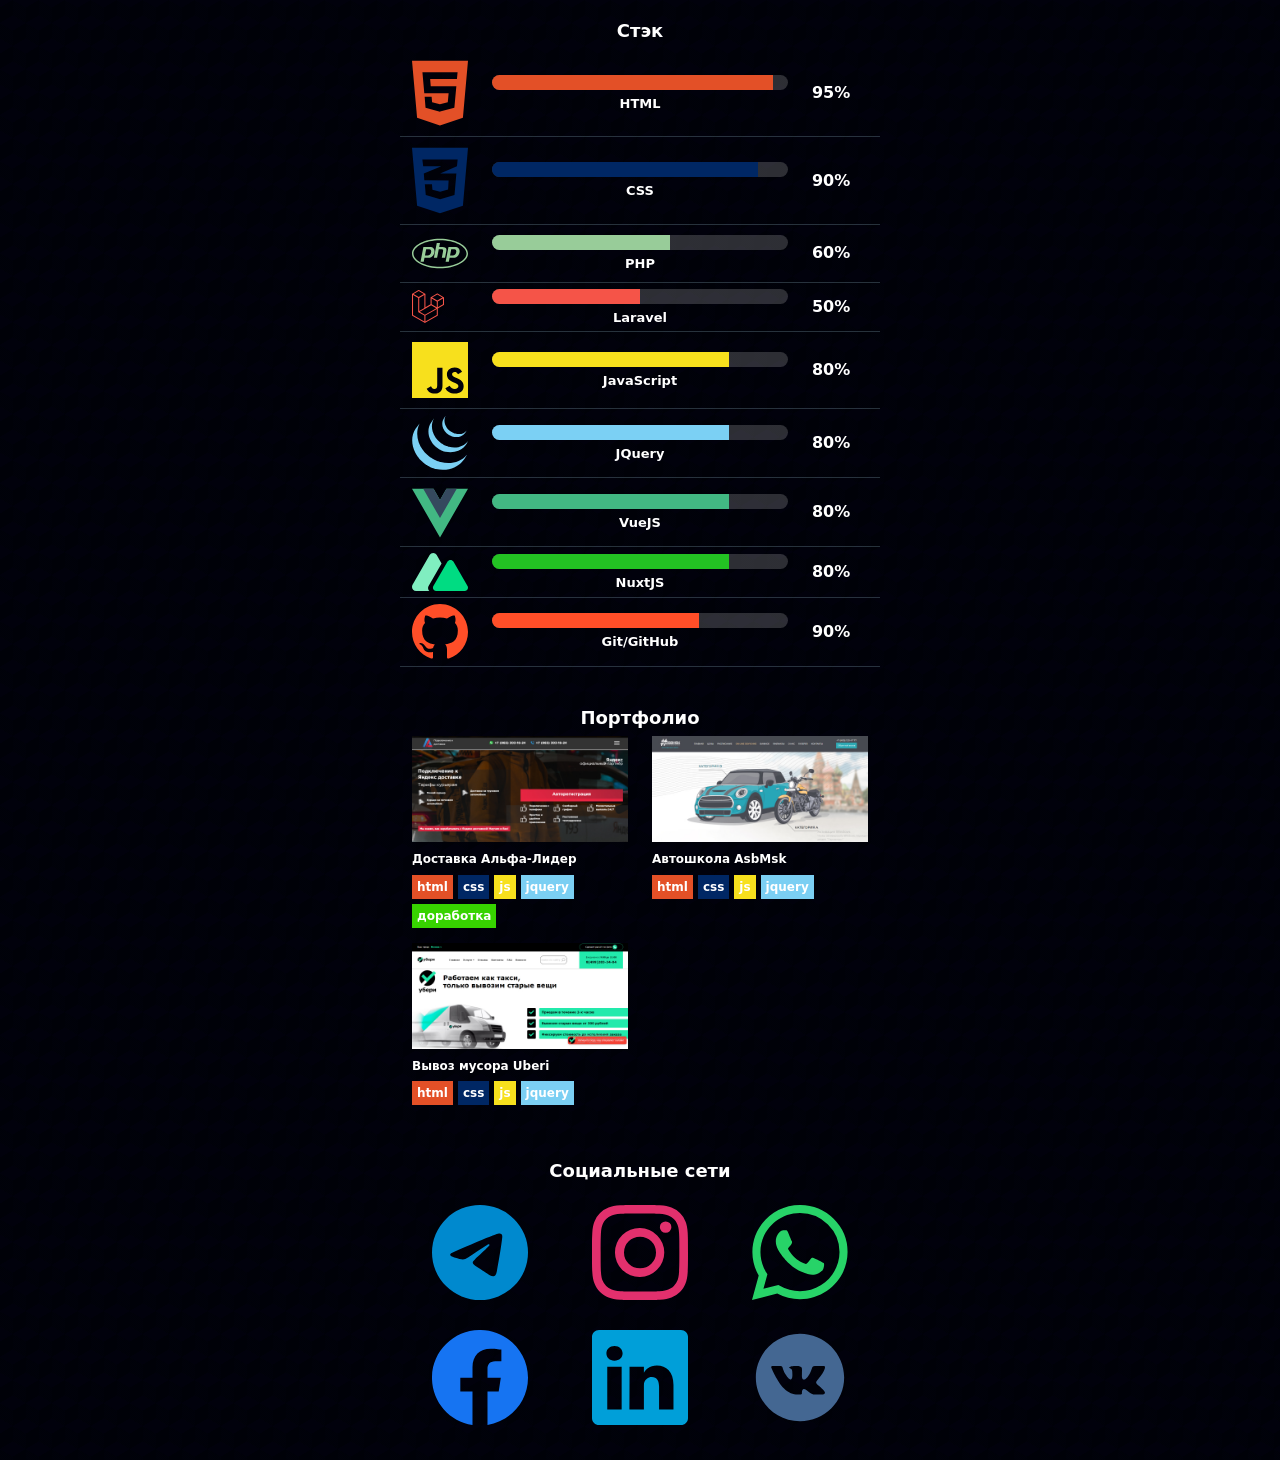
==== commit d47ff6c4: "rem figma and vscode" ====
--- a/index.html
+++ b/index.html
@@ -166,44 +166,6 @@
 
     <div class="row stack-block">
       <div class="col-2 col-sm-2 col-md-2 col-lg-2 col-xl-2 col-xxl-2">
-        <div class="stack-icon">
-          <img src="stack/vscode.svg" alt="">
-        </div>
-      </div>
-      <div class="col-8 col-sm-8 col-md-8 col-lg-8 col-xl-8 col-xxl-8">
-        <div class="stack-naming">
-          <div class="stack-line"><div class="stack-line-in stack-vscode" style="width: 95%"></div></div>
-          <h3>Visual Studio Code</h3>
-        </div>
-      </div>
-      <div class="col-2 col-sm-2 col-md-2 col-lg-2 col-xl-2 col-xxl-2">
-        <div class="stack-percent">
-          95%
-        </div>
-      </div>
-    </div>
-
-    <div class="row stack-block">
-      <div class="col-2 col-sm-2 col-md-2 col-lg-2 col-xl-2 col-xxl-2">
-        <div class="stack-icon">
-          <img src="stack/figma.svg" alt="">
-        </div>
-      </div>
-      <div class="col-8 col-sm-8 col-md-8 col-lg-8 col-xl-8 col-xxl-8">
-        <div class="stack-naming">
-          <div class="stack-line"><div class="stack-line-in stack-figma" style="width: 80%"></div></div>
-          <h3>Figma</h3>
-        </div>
-      </div>
-      <div class="col-2 col-sm-2 col-md-2 col-lg-2 col-xl-2 col-xxl-2">
-        <div class="stack-percent">
-          80%
-        </div>
-      </div>
-    </div>
-
-    <div class="row stack-block">
-      <div class="col-2 col-sm-2 col-md-2 col-lg-2 col-xl-2 col-xxl-2">
         <div class="stack-icon stack-github">
           <img src="stack/git.svg" alt="">
         </div>
@@ -224,7 +186,6 @@
 
   <div class="section portfolio">
     <h2 class="title">Портфолио</h2>
-    <h2 class="title">Работ очень много, в процессе загрузки всех))</h2>
     <div class="row d-flex align-items-start justify-content-start">
       <div class="col-6 col-sm-6 col-md-66 col-lg-6 col-xl-6 col-xxl-6">
         <a class="portfolio-block" href="http://alfa-cars.ru/" target="_blank
